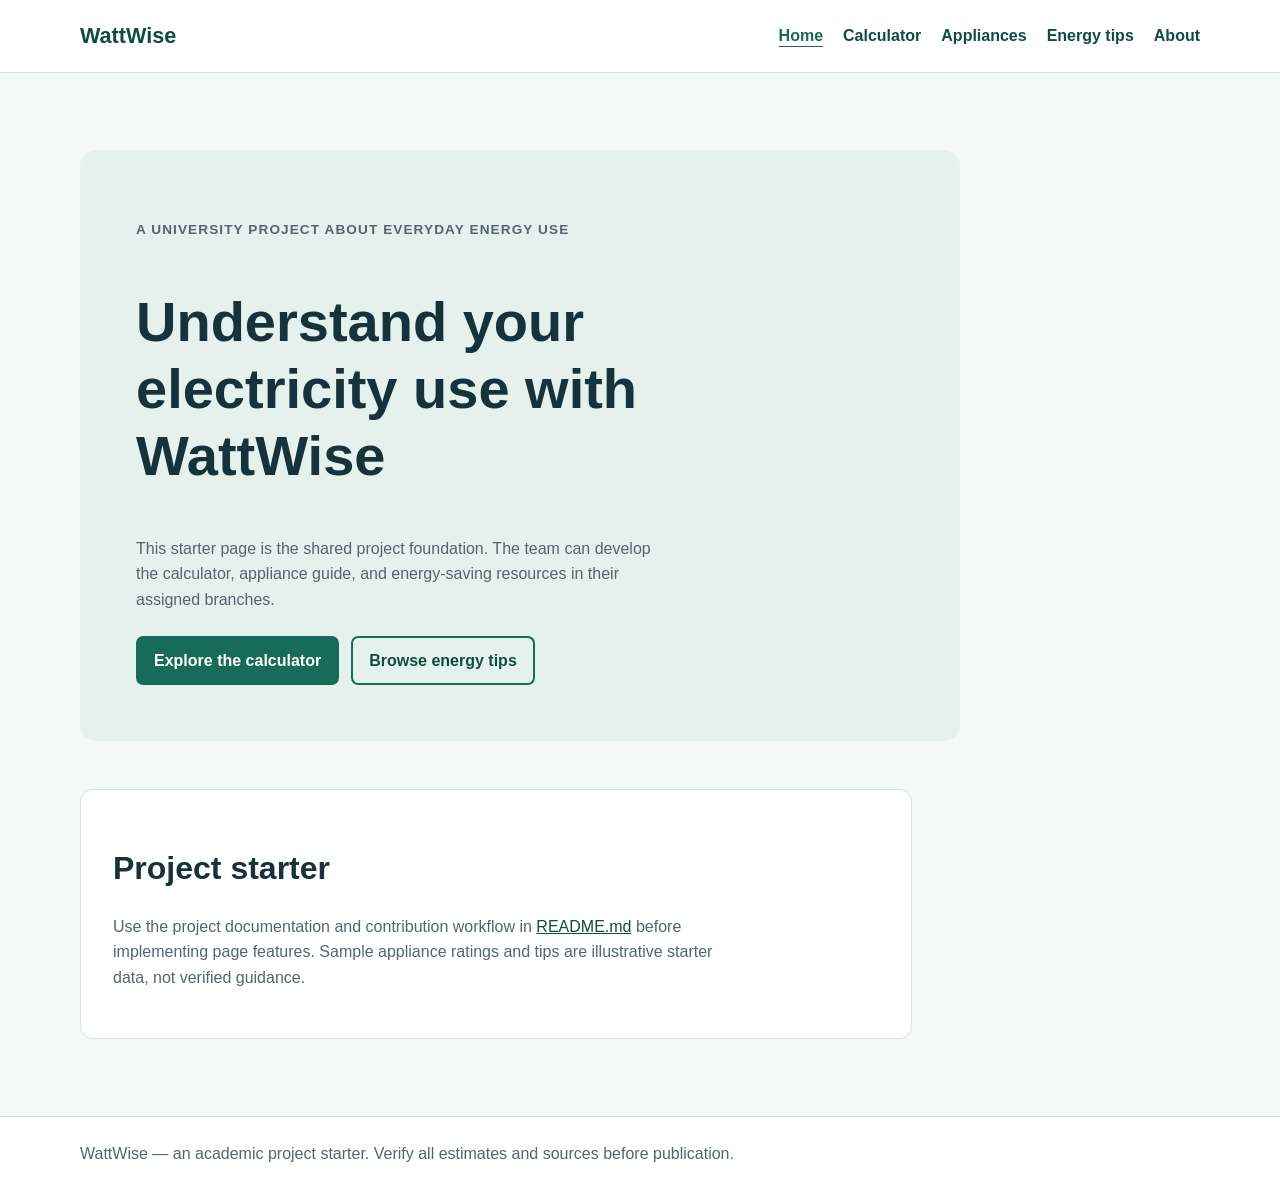
==== index.html @ 4fbd1083 "init:project structure" ====
<!doctype html>
<html lang="en">
<head>
  <meta charset="utf-8">
  <meta name="viewport" content="width=device-width, initial-scale=1">
  <meta name="description" content="WattWise helps households understand electricity use and explore energy-saving habits.">
  <title>WattWise | Home</title>
  <link rel="stylesheet" href="css/style.css">
  <link rel="stylesheet" href="css/components.css">
  <link rel="stylesheet" href="css/pages/home.css">
  <link rel="stylesheet" href="css/responsive.css">
  <script src="js/utils.js" defer></script>
  <script src="js/navigation.js" defer></script>
  <script src="js/main.js" defer></script>
</head>
<body>
  <a class="skip-link" href="#main-content">Skip to main content</a>
  <header class="site-header">
    <div class="container header-inner">
      <a class="brand" href="index.html">WattWise</a>
      <button class="menu-toggle" type="button" aria-expanded="false" aria-controls="primary-navigation">
        <span class="menu-toggle-label">Menu</span>
      </button>
      <nav class="site-nav" id="primary-navigation" aria-label="Primary navigation">
        <ul>
          <li><a href="index.html" aria-current="page">Home</a></li>
          <li><a href="pages/calculator.html">Calculator</a></li>
          <li><a href="pages/appliances.html">Appliances</a></li>
          <li><a href="pages/energy-tips.html">Energy tips</a></li>
          <li><a href="pages/about.html">About</a></li>
        </ul>
      </nav>
    </div>
  </header>

  <main id="main-content" class="container page-content">
    <section class="page-intro home-intro" aria-labelledby="page-title">
      <p class="eyebrow">A university project about everyday energy use</p>
      <h1 id="page-title">Understand your electricity use with WattWise</h1>
      <p>This starter page is the shared project foundation. The team can develop the calculator, appliance guide, and energy-saving resources in their assigned branches.</p>
      <div class="button-row">
        <a class="button" href="pages/calculator.html">Explore the calculator</a>
        <a class="button button-secondary" href="pages/energy-tips.html">Browse energy tips</a>
      </div>
    </section>
    <section class="content-section" aria-labelledby="next-steps-title">
      <h2 id="next-steps-title">Project starter</h2>
      <p>Use the project documentation and contribution workflow in <a href="README.md">README.md</a> before implementing page features. Sample appliance ratings and tips are illustrative starter data, not verified guidance.</p>
    </section>
  </main>

  <footer class="site-footer">
    <div class="container">
      <p>WattWise — an academic project starter. Verify all estimates and sources before publication.</p>
    </div>
  </footer>
</body>
</html>
---- css/style.css ----
/* Global reset, typography, colors, and base element styles. */
:root {
  color-scheme: light;
  --color-ink: #17323b;
  --color-muted: #52666d;
  --color-brand: #176b58;
  --color-brand-dark: #104c40;
  --color-accent: #f2c14e;
  --color-surface: #ffffff;
  --color-page: #f4f8f6;
  --color-border: #d5e0dc;
  --font-body: "Segoe UI", Arial, sans-serif;
  --font-heading: "Segoe UI", Arial, sans-serif;
  --content-width: 70rem;
  --space-unit: 1rem;
}

*,
*::before,
*::after {
  box-sizing: border-box;
}

html {
  scroll-behavior: smooth;
}

body {
  min-width: 20rem;
  margin: 0;
  background: var(--color-page);
  color: var(--color-ink);
  font-family: var(--font-body);
  line-height: 1.6;
}

h1,
h2,
h3 {
  color: var(--color-ink);
  font-family: var(--font-heading);
  line-height: 1.2;
}

h1 {
  max-width: 18ch;
  font-size: clamp(2rem, 5vw, 3.5rem);
}

h2 {
  font-size: clamp(1.5rem, 3vw, 2rem);
}

a {
  color: var(--color-brand-dark);
}

a:hover {
  text-decoration-thickness: 0.15em;
}

button,
input,
select,
textarea {
  font: inherit;
}

button,
a {
  -webkit-tap-highlight-color: transparent;
}

:focus-visible {
  outline: 3px solid var(--color-accent);
  outline-offset: 3px;
}

code {
  padding: 0.1em 0.3em;
  border-radius: 0.25rem;
  background: #e8efec;
  font-family: Consolas, "Courier New", monospace;
}

@media (prefers-reduced-motion: reduce) {
  html {
    scroll-behavior: auto;
  }
}
---- css/components.css ----
/* Shared layout and reusable interface components. */
.container {
  width: min(var(--content-width), calc(100% - 2rem));
  margin-inline: auto;
}

.site-header {
  border-bottom: 1px solid var(--color-border);
  background: var(--color-surface);
}

.header-inner {
  display: flex;
  min-height: 4.5rem;
  align-items: center;
  justify-content: space-between;
  gap: 1.5rem;
}

.brand {
  color: var(--color-brand-dark);
  font-size: 1.35rem;
  font-weight: 800;
  text-decoration: none;
}

.site-nav ul {
  display: flex;
  flex-wrap: wrap;
  gap: 0.5rem 1.25rem;
  margin: 0;
  padding: 0;
  list-style: none;
}

.site-nav a {
  display: inline-block;
  padding-block: 0.5rem;
  font-weight: 600;
  text-decoration: none;
}

.site-nav a[aria-current="page"] {
  color: var(--color-brand);
  text-decoration: underline;
  text-underline-offset: 0.3em;
}

.menu-toggle {
  display: none;
  padding: 0.45rem 0.75rem;
  border: 1px solid var(--color-border);
  border-radius: 0.4rem;
  background: var(--color-surface);
  color: var(--color-ink);
  cursor: pointer;
}

.page-content {
  min-height: 65vh;
  padding-block: clamp(2rem, 6vw, 5rem);
}

.page-intro {
  max-width: 48rem;
  margin-bottom: 3rem;
}

.page-intro p,
.content-section p {
  max-width: 68ch;
  color: var(--color-muted);
}

.eyebrow {
  color: var(--color-brand);
  font-size: 0.85rem;
  font-weight: 700;
  letter-spacing: 0.08em;
  text-transform: uppercase;
}

.content-section {
  max-width: 52rem;
  padding: clamp(1.25rem, 4vw, 2rem);
  border: 1px solid var(--color-border);
  border-radius: 0.75rem;
  background: var(--color-surface);
}

.button-row {
  display: flex;
  flex-wrap: wrap;
  gap: 0.75rem;
  margin-top: 1.5rem;
}

.button {
  display: inline-flex;
  min-height: 2.75rem;
  align-items: center;
  justify-content: center;
  padding: 0.6rem 1rem;
  border: 2px solid var(--color-brand);
  border-radius: 0.45rem;
  background: var(--color-brand);
  color: #ffffff;
  font-weight: 700;
  text-decoration: none;
}

.button:hover {
  border-color: var(--color-brand-dark);
  background: var(--color-brand-dark);
  color: #ffffff;
}

.button-secondary {
  background: transparent;
  color: var(--color-brand-dark);
}

.button-secondary:hover {
  color: #ffffff;
}

.skip-link {
  position: absolute;
  z-index: 10;
  top: 0.5rem;
  left: 0.5rem;
  padding: 0.5rem 0.75rem;
  transform: translateY(-150%);
  background: var(--color-ink);
  color: #ffffff;
}

.skip-link:focus {
  transform: translateY(0);
}

.site-footer {
  padding-block: 1.5rem;
  border-top: 1px solid var(--color-border);
  background: var(--color-surface);
  color: var(--color-muted);
}

.site-footer p {
  margin-block: 0;
}
---- css/pages/home.css ----
/* Home page-specific presentation. */
.home-intro {
  max-width: 55rem;
  padding: clamp(1.5rem, 5vw, 3.5rem);
  border-radius: 1rem;
  background: #e5f1ec;
}

.home-intro > p:not(.eyebrow) {
  max-width: 58ch;
  color: var(--color-muted);
}
---- css/responsive.css ----
/* Shared responsive adjustments; page-specific exceptions belong with page styles. */
@media (max-width: 48rem) {
  .header-inner {
    position: relative;
    flex-wrap: wrap;
    padding-block: 0.75rem;
  }

  .menu-toggle {
    display: inline-flex;
  }

  .site-nav {
    display: none;
    flex-basis: 100%;
  }

  .site-nav.is-open {
    display: block;
  }

  .site-nav ul {
    flex-direction: column;
    gap: 0.15rem;
    padding-block: 0.5rem;
  }

  .site-nav a {
    width: 100%;
  }
}

@media (max-width: 30rem) {
  .container {
    width: min(100% - 1.25rem, var(--content-width));
  }

  .button-row,
  .button-row .button {
    width: 100%;
  }
}
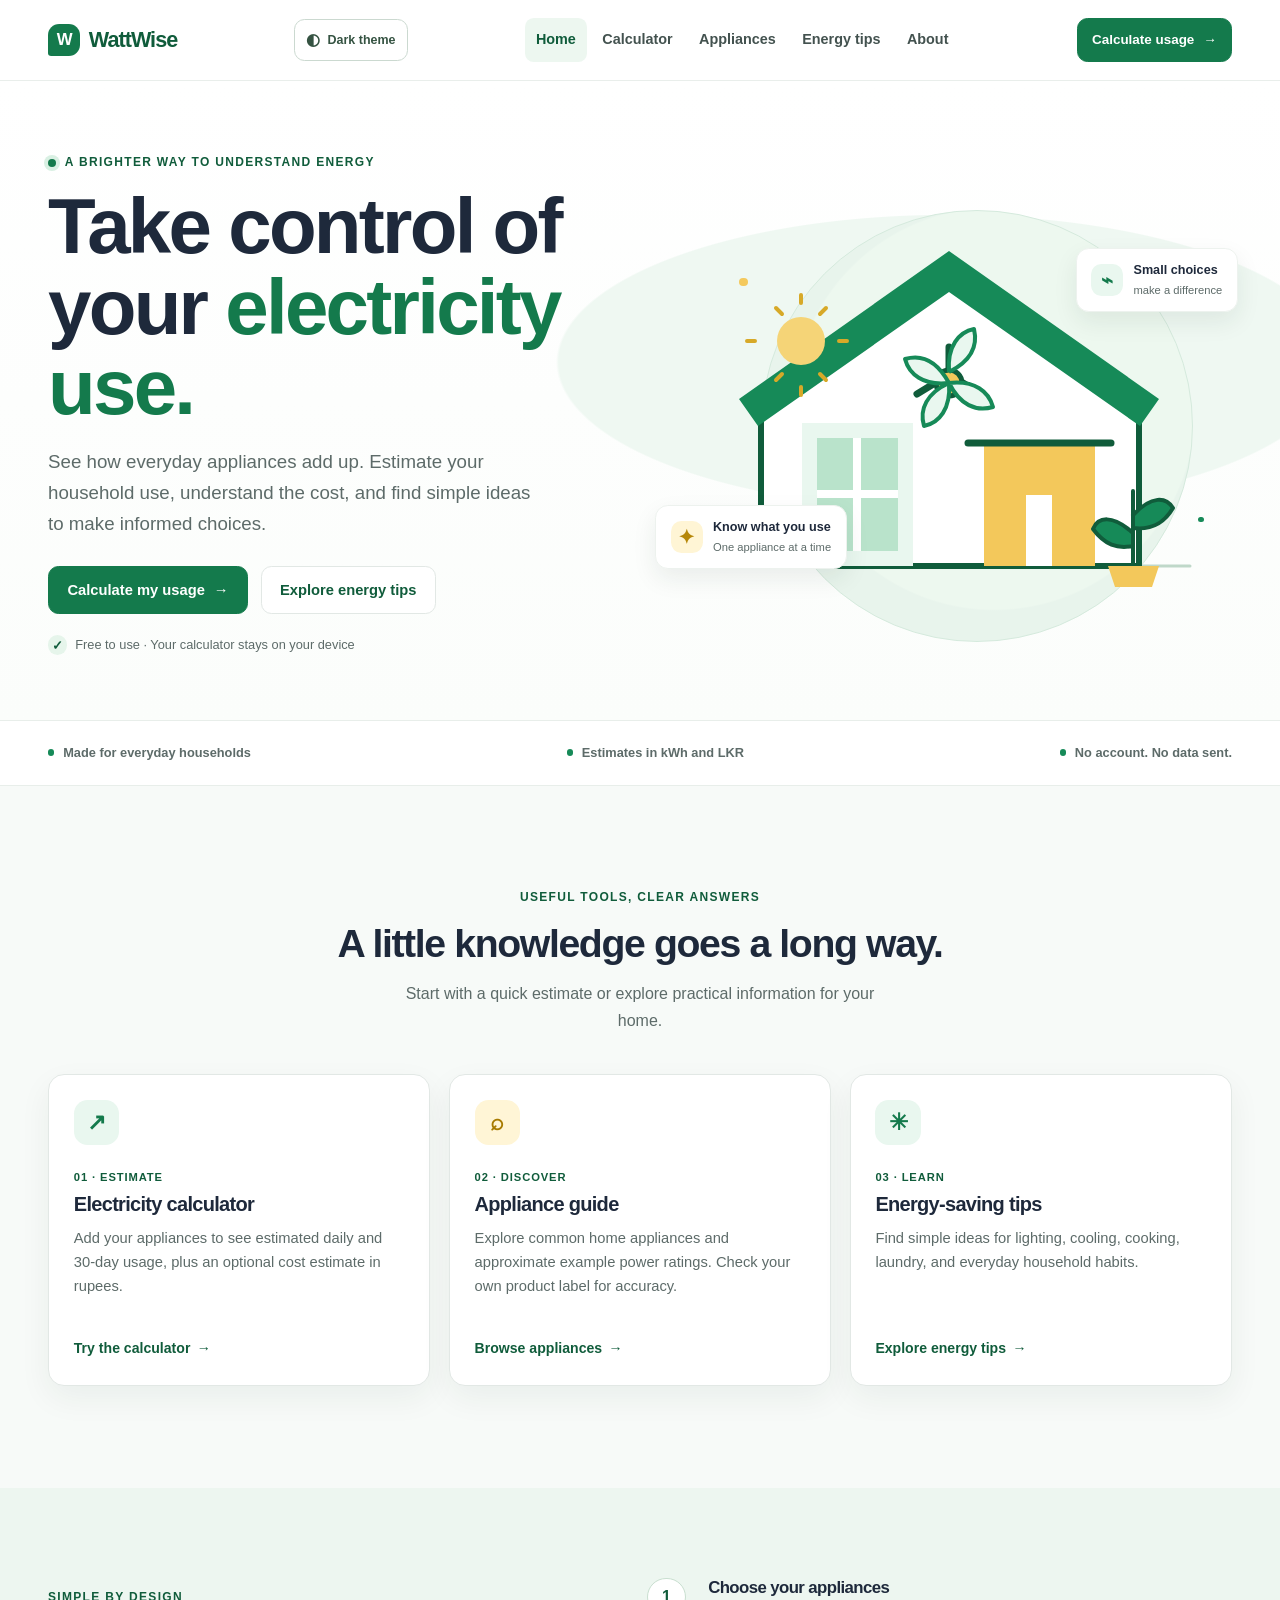
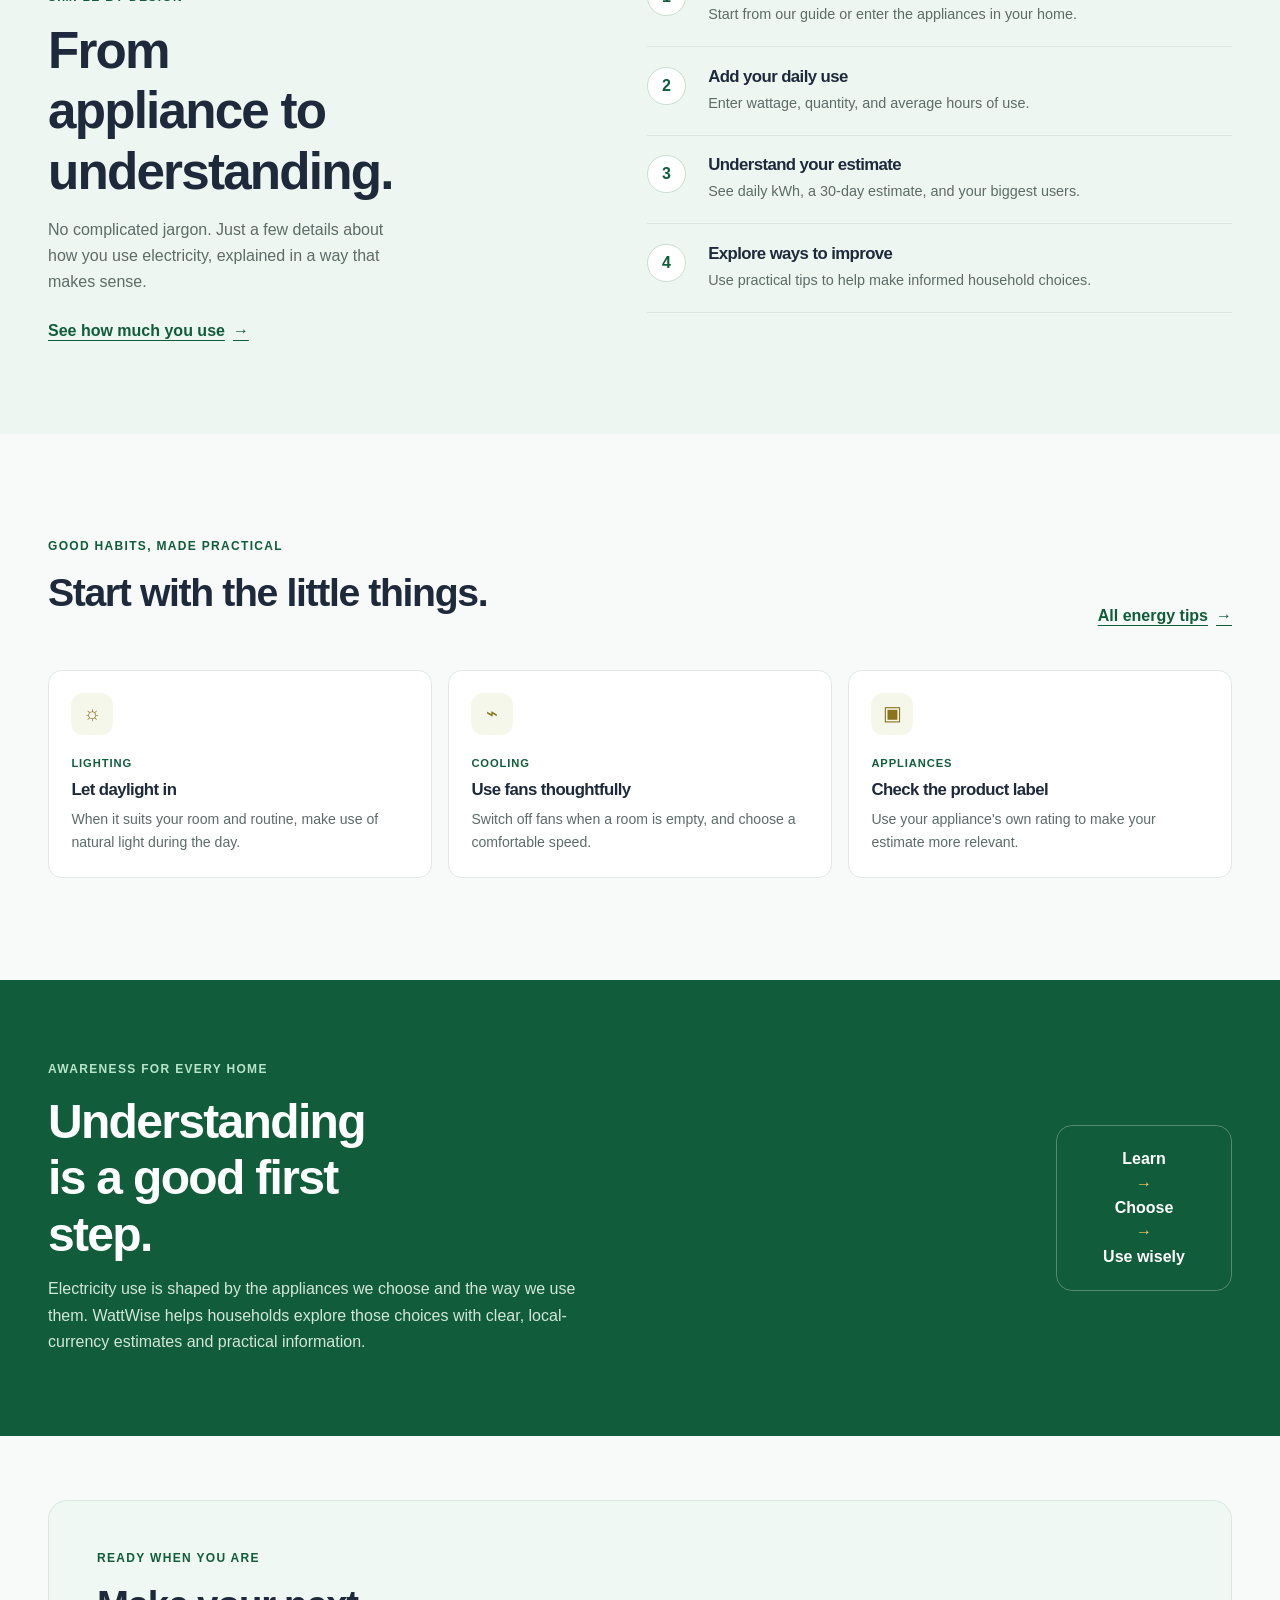
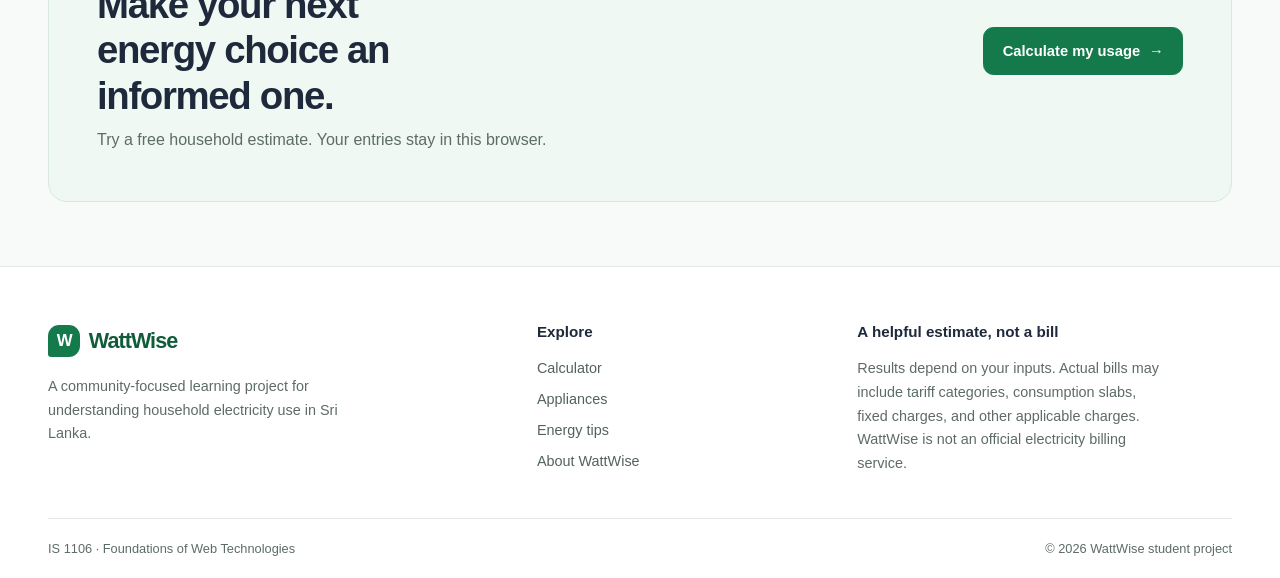
==== commit ef94b69c: "Done" ====
--- a/index.html
+++ b/index.html
@@ -3,24 +3,28 @@
 <head>
   <meta charset="utf-8">
   <meta name="viewport" content="width=device-width, initial-scale=1">
-  <meta name="description" content="WattWise helps households understand electricity use and explore energy-saving habits.">
-  <title>WattWise | Home</title>
+  <meta name="description" content="Understand household electricity use in Sri Lanka, estimate appliance consumption, and find practical energy-saving ideas with WattWise.">
+  <meta property="og:title" content="WattWise | Understand your electricity">
+  <meta property="og:description" content="A friendly guide to household electricity use, estimates, and energy-saving habits for Sri Lankan homes.">
+  <meta property="og:type" content="website">
+  <title>WattWise | Understand your electricity</title>
   <link rel="stylesheet" href="css/style.css">
   <link rel="stylesheet" href="css/components.css">
   <link rel="stylesheet" href="css/pages/home.css">
-  <link rel="stylesheet" href="css/responsive.css">
-  <script src="js/utils.js" defer></script>
+  <link rel="stylesheet" href="css/responsive.css?v=2">
+  <link rel="stylesheet" href="css/dark-theme.css?v=2" id="dark-theme-stylesheet" disabled>
   <script src="js/navigation.js" defer></script>
+  <script src="js/theme-toggle.js" defer></script>
   <script src="js/main.js" defer></script>
 </head>
 <body>
   <a class="skip-link" href="#main-content">Skip to main content</a>
   <header class="site-header">
     <div class="container header-inner">
-      <a class="brand" href="index.html">WattWise</a>
-      <button class="menu-toggle" type="button" aria-expanded="false" aria-controls="primary-navigation">
-        <span class="menu-toggle-label">Menu</span>
-      </button>
+      <a class="brand" href="index.html" aria-label="WattWise home"><span class="brand-mark" aria-hidden="true">W</span>WattWise</a>
+      <button class="menu-toggle" type="button" aria-expanded="false" aria-controls="primary-navigation"><span class="menu-toggle-label">Menu</span><span class="menu-icon" aria-hidden="true"></span></button>
+      <button class="theme-toggle" type="button" aria-label="Switch to dark theme" aria-pressed="false"><span class="theme-toggle-icon" aria-hidden="true">◐</span><span class="theme-toggle-label">Dark theme</span></button>
+      <span class="theme-toggle-status visually-hidden" role="status" aria-live="polite"></span>
       <nav class="site-nav" id="primary-navigation" aria-label="Primary navigation">
         <ul>
           <li><a href="index.html" aria-current="page">Home</a></li>
@@ -30,29 +34,111 @@
           <li><a href="pages/about.html">About</a></li>
         </ul>
       </nav>
+      <a class="button header-cta" href="pages/calculator.html">Calculate usage <span aria-hidden="true">→</span></a>
     </div>
   </header>
 
-  <main id="main-content" class="container page-content">
-    <section class="page-intro home-intro" aria-labelledby="page-title">
-      <p class="eyebrow">A university project about everyday energy use</p>
-      <h1 id="page-title">Understand your electricity use with WattWise</h1>
-      <p>This starter page is the shared project foundation. The team can develop the calculator, appliance guide, and energy-saving resources in their assigned branches.</p>
-      <div class="button-row">
-        <a class="button" href="pages/calculator.html">Explore the calculator</a>
-        <a class="button button-secondary" href="pages/energy-tips.html">Browse energy tips</a>
+  <main id="main-content">
+    <section class="hero">
+      <div class="container hero-grid">
+        <div class="hero-copy">
+          <p class="eyebrow"><span class="eyebrow-dot" aria-hidden="true"></span> A brighter way to understand energy</p>
+          <h1>Take control of your <span>electricity use.</span></h1>
+          <p class="hero-lede">See how everyday appliances add up. Estimate your household use, understand the cost, and find simple ideas to make informed choices.</p>
+          <div class="button-row">
+            <a class="button" href="pages/calculator.html">Calculate my usage <span aria-hidden="true">→</span></a>
+            <a class="button button-secondary" href="pages/energy-tips.html">Explore energy tips</a>
+          </div>
+          <p class="hero-note"><span aria-hidden="true">✓</span> Free to use · Your calculator stays on your device</p>
+        </div>
+        <div class="hero-art" role="img" aria-label="Illustration of a Sri Lankan home with a fan, light, and plant">
+          <div class="sun-disc"></div>
+          <div class="art-label art-label-top"><span class="art-label-icon" aria-hidden="true">⌁</span><span><strong>Small choices</strong><small>make a difference</small></span></div>
+          <svg class="home-illustration" viewBox="0 0 560 390" xmlns="http://www.w3.org/2000/svg" aria-hidden="true">
+            <path d="M42 341h476" stroke="#bfd8c9" stroke-width="3" stroke-linecap="round"/>
+            <path d="M89 175 277 42l190 133v166H89z" fill="#fff" stroke="#105c3b" stroke-width="6" stroke-linejoin="round"/>
+            <path d="m67 174 210-148 210 148-19 27L277 67 86 201z" fill="#168a58"/>
+            <path d="M130 198h111v143H130z" fill="#e9f7ef"/>
+            <path d="M145 213h81v113h-81z" fill="#b9e3cb"/>
+            <path d="M185 213v113m-40-57h81" stroke="#fff" stroke-width="8"/>
+            <path d="M312 218h111v123H312z" fill="#f3c85b"/>
+            <path d="M354 270h26v71h-26z" fill="#fff"/>
+            <path d="M296 218h143" stroke="#105c3b" stroke-width="7" stroke-linecap="round"/>
+            <path d="M277 122v28m-32 19 18-11m46 11-18-11m-14-4v-22" stroke="#105c3b" stroke-width="7" stroke-linecap="round"/>
+            <circle cx="277" cy="158" r="13" fill="#f3c85b" stroke="#105c3b" stroke-width="5"/>
+            <path d="M277 147c-2-26 10-40 25-43 4 17-3 32-25 43m0 11c26-3 40 9 44 24-17 5-33-2-44-24m0 0c2 26-10 40-25 43-5-17 3-33 25-43m0 0c-26 3-40-9-44-24 17-5 32 2 44 24" fill="#e9f7ef" stroke="#168a58" stroke-width="4" stroke-linejoin="round"/>
+            <path d="M461 341V266m0 42c-21-19-35-16-40-4 12 16 24 20 40 17m0-31c19-20 33-18 40-7-10 17-23 22-40 20" fill="#168a58" stroke="#105c3b" stroke-width="4" stroke-linecap="round" stroke-linejoin="round"/>
+            <path d="M436 341h51l-7 21h-37z" fill="#f3c85b"/>
+            <circle cx="129" cy="116" r="24" fill="#f5d477"/>
+            <path d="M129 78v-8m0 100v-8m38-46h8m-100 0h8m65-27 6-6m-50 72 6-6m0-60-6-6m50 72-6-6" stroke="#d7a928" stroke-width="4" stroke-linecap="round"/>
+          </svg>
+          <div class="art-label art-label-bottom"><span class="art-label-icon bulb-icon" aria-hidden="true">✦</span><span><strong>Know what you use</strong><small>One appliance at a time</small></span></div>
+          <span class="art-orbit orbit-one"></span><span class="art-orbit orbit-two"></span>
+        </div>
       </div>
     </section>
-    <section class="content-section" aria-labelledby="next-steps-title">
-      <h2 id="next-steps-title">Project starter</h2>
-      <p>Use the project documentation and contribution workflow in <a href="README.md">README.md</a> before implementing page features. Sample appliance ratings and tips are illustrative starter data, not verified guidance.</p>
+
+    <section class="trust-strip" aria-label="WattWise highlights">
+      <div class="container trust-inner"><span>Made for everyday households</span><span>Estimates in kWh and LKR</span><span>No account. No data sent.</span></div>
     </section>
+
+    <section class="section-block container" aria-labelledby="features-title">
+      <div class="section-heading">
+        <p class="eyebrow">Useful tools, clear answers</p>
+        <h2 id="features-title">A little knowledge goes a long way.</h2>
+        <p>Start with a quick estimate or explore practical information for your home.</p>
+      </div>
+      <div class="feature-grid">
+        <a class="feature-card" href="pages/calculator.html">
+          <span class="feature-icon icon-green" aria-hidden="true">↗</span><span class="card-kicker">01 · Estimate</span>
+          <h3>Electricity calculator</h3><p>Add your appliances to see estimated daily and 30-day usage, plus an optional cost estimate in rupees.</p><span class="card-link">Try the calculator <span aria-hidden="true">→</span></span>
+        </a>
+        <a class="feature-card" href="pages/appliances.html">
+          <span class="feature-icon icon-yellow" aria-hidden="true">⌕</span><span class="card-kicker">02 · Discover</span>
+          <h3>Appliance guide</h3><p>Explore common home appliances and approximate example power ratings. Check your own product label for accuracy.</p><span class="card-link">Browse appliances <span aria-hidden="true">→</span></span>
+        </a>
+        <a class="feature-card" href="pages/energy-tips.html">
+          <span class="feature-icon icon-mint" aria-hidden="true">✳</span><span class="card-kicker">03 · Learn</span>
+          <h3>Energy-saving tips</h3><p>Find simple ideas for lighting, cooling, cooking, laundry, and everyday household habits.</p><span class="card-link">Explore energy tips <span aria-hidden="true">→</span></span>
+        </a>
+      </div>
+    </section>
+
+    <section class="how-section">
+      <div class="container how-grid">
+        <div><p class="eyebrow">Simple by design</p><h2>From appliance to understanding.</h2><p class="section-copy">No complicated jargon. Just a few details about how you use electricity, explained in a way that makes sense.</p><a class="text-link" href="pages/calculator.html">See how much you use <span aria-hidden="true">→</span></a></div>
+        <ol class="steps-list">
+          <li><span>1</span><div><h3>Choose your appliances</h3><p>Start from our guide or enter the appliances in your home.</p></div></li>
+          <li><span>2</span><div><h3>Add your daily use</h3><p>Enter wattage, quantity, and average hours of use.</p></div></li>
+          <li><span>3</span><div><h3>Understand your estimate</h3><p>See daily kWh, a 30-day estimate, and your biggest users.</p></div></li>
+          <li><span>4</span><div><h3>Explore ways to improve</h3><p>Use practical tips to help make informed household choices.</p></div></li>
+        </ol>
+      </div>
+    </section>
+
+    <section class="section-block container" aria-labelledby="featured-tips-title">
+      <div class="section-heading section-heading-row"><div><p class="eyebrow">Good habits, made practical</p><h2 id="featured-tips-title">Start with the little things.</h2></div><a class="text-link" href="pages/energy-tips.html">All energy tips <span aria-hidden="true">→</span></a></div>
+      <div class="tip-preview-grid">
+        <article class="tip-preview"><span class="tip-symbol" aria-hidden="true">☼</span><p class="card-kicker">Lighting</p><h3>Let daylight in</h3><p>When it suits your room and routine, make use of natural light during the day.</p></article>
+        <article class="tip-preview"><span class="tip-symbol" aria-hidden="true">⌁</span><p class="card-kicker">Cooling</p><h3>Use fans thoughtfully</h3><p>Switch off fans when a room is empty, and choose a comfortable speed.</p></article>
+        <article class="tip-preview"><span class="tip-symbol" aria-hidden="true">▣</span><p class="card-kicker">Appliances</p><h3>Check the product label</h3><p>Use your appliance's own rating to make your estimate more relevant.</p></article>
+      </div>
+    </section>
+
+    <section class="community-section">
+      <div class="container community-inner"><div><p class="eyebrow">Awareness for every home</p><h2>Understanding is a good first step.</h2><p>Electricity use is shaped by the appliances we choose and the way we use them. WattWise helps households explore those choices with clear, local-currency estimates and practical information.</p></div><div class="community-stamp" aria-hidden="true"><span>Learn</span><b>→</b><span>Choose</span><b>→</b><span>Use wisely</span></div></div>
+    </section>
+
+    <section class="final-cta container"><div><p class="eyebrow">Ready when you are</p><h2>Make your next energy choice an informed one.</h2><p>Try a free household estimate. Your entries stay in this browser.</p></div><a class="button" href="pages/calculator.html">Calculate my usage <span aria-hidden="true">→</span></a></section>
   </main>
 
   <footer class="site-footer">
-    <div class="container">
-      <p>WattWise — an academic project starter. Verify all estimates and sources before publication.</p>
+    <div class="container footer-main">
+      <div class="footer-brand"><a class="brand" href="index.html"><span class="brand-mark" aria-hidden="true">W</span>WattWise</a><p>A community-focused learning project for understanding household electricity use in Sri Lanka.</p></div>
+      <div class="footer-links"><h2>Explore</h2><a href="pages/calculator.html">Calculator</a><a href="pages/appliances.html">Appliances</a><a href="pages/energy-tips.html">Energy tips</a><a href="pages/about.html">About WattWise</a></div>
+      <div class="footer-disclaimer"><h2>A helpful estimate, not a bill</h2><p>Results depend on your inputs. Actual bills may include tariff categories, consumption slabs, fixed charges, and other applicable charges. WattWise is not an official electricity billing service.</p></div>
     </div>
+    <div class="container footer-bottom"><span>IS 1106 · Foundations of Web Technologies</span><span>© <span data-current-year>2026</span> WattWise student project</span></div>
   </footer>
 </body>
 </html>
--- a/css/style.css
+++ b/css/style.css
@@ -1,18 +1,19 @@
-/* Global reset, typography, colors, and base element styles. */
 :root {
   color-scheme: light;
-  --color-ink: #17323b;
-  --color-muted: #52666d;
-  --color-brand: #176b58;
-  --color-brand-dark: #104c40;
-  --color-accent: #f2c14e;
-  --color-surface: #ffffff;
-  --color-page: #f4f8f6;
-  --color-border: #d5e0dc;
-  --font-body: "Segoe UI", Arial, sans-serif;
-  --font-heading: "Segoe UI", Arial, sans-serif;
-  --content-width: 70rem;
-  --space-unit: 1rem;
+  --color-ink: #1e293b;
+  --color-muted: #5d6b69;
+  --color-brand: #147a4c;
+  --color-brand-dark: #105c3b;
+  --color-accent: #f4c95d;
+  --color-surface: #fff;
+  --color-page: #f7faf8;
+  --color-border: #e2e8e5;
+  --color-mint: #e9f7ef;
+  --font-body: "DM Sans", "Segoe UI", Arial, sans-serif;
+  --font-heading: "DM Sans", "Segoe UI", Arial, sans-serif;
+  --content-width: 74rem;
+  --radius-card: 1rem;
+  --shadow-card: 0 12px 32px rgb(22 54 39 / 6%);
 }
 
 *,
@@ -31,7 +32,20 @@
   background: var(--color-page);
   color: var(--color-ink);
   font-family: var(--font-body);
-  line-height: 1.6;
+  line-height: 1.65;
+  -webkit-font-smoothing: antialiased;
+}
+
+img,
+svg {
+  max-width: 100%;
+}
+
+h1,
+h2,
+h3,
+p {
+  margin-top: 0;
 }
 
 h1,
@@ -39,16 +53,31 @@
 h3 {
   color: var(--color-ink);
   font-family: var(--font-heading);
-  line-height: 1.2;
+  line-height: 1.18;
+  letter-spacing: -0.035em;
 }
 
 h1 {
-  max-width: 18ch;
-  font-size: clamp(2rem, 5vw, 3.5rem);
+  max-width: 17ch;
+  margin-bottom: 1.15rem;
+  font-size: clamp(2.35rem, 5vw, 4.1rem);
+  font-weight: 750;
 }
 
 h2 {
-  font-size: clamp(1.5rem, 3vw, 2rem);
+  margin-bottom: 0.9rem;
+  font-size: clamp(1.7rem, 3.2vw, 2.45rem);
+  font-weight: 720;
+}
+
+h3 {
+  margin-bottom: 0.55rem;
+  font-size: 1.15rem;
+  font-weight: 700;
+}
+
+p {
+  margin-bottom: 1rem;
 }
 
 a {
@@ -72,19 +101,54 @@
 }
 
 :focus-visible {
-  outline: 3px solid var(--color-accent);
+  outline: 3px solid var(--color-brand-dark);
   outline-offset: 3px;
 }
 
-code {
-  padding: 0.1em 0.3em;
-  border-radius: 0.25rem;
-  background: #e8efec;
-  font-family: Consolas, "Courier New", monospace;
+::selection {
+  background: #d7f0e2;
+  color: var(--color-brand-dark);
+}
+
+.eyebrow {
+  display: flex;
+  align-items: center;
+  gap: 0.55rem;
+  margin-bottom: 0.85rem;
+  color: var(--color-brand-dark);
+  font-size: 0.75rem;
+  font-weight: 800;
+  letter-spacing: 0.11em;
+  text-transform: uppercase;
+}
+
+.eyebrow-dot {
+  width: 0.5rem;
+  height: 0.5rem;
+  border-radius: 50%;
+  background: var(--color-brand);
+  box-shadow: 0 0 0 0.25rem #d9f0e3;
+}
+
+.unit {
+  color: var(--color-muted);
+  font-size: 0.88em;
+  font-weight: 500;
+}
+
+.optional {
+  color: var(--color-muted);
+  font-size: 0.88em;
+  font-weight: 500;
 }
 
 @media (prefers-reduced-motion: reduce) {
-  html {
-    scroll-behavior: auto;
+  *,
+  *::before,
+  *::after {
+    scroll-behavior: auto !important;
+    animation-duration: 0.01ms !important;
+    animation-iteration-count: 1 !important;
+    transition-duration: 0.01ms !important;
   }
 }
--- a/css/components.css
+++ b/css/components.css
@@ -1,138 +1,266 @@
-/* Shared layout and reusable interface components. */
 .container {
-  width: min(var(--content-width), calc(100% - 2rem));
+  width: min(var(--content-width), calc(100% - 3rem));
   margin-inline: auto;
 }
 
 .site-header {
-  border-bottom: 1px solid var(--color-border);
-  background: var(--color-surface);
+  position: relative;
+  z-index: 5;
+  border-bottom: 1px solid rgb(226 232 229 / 75%);
+  background: rgb(255 255 255 / 94%);
 }
 
 .header-inner {
   display: flex;
-  min-height: 4.5rem;
+  min-height: 5rem;
   align-items: center;
   justify-content: space-between;
-  gap: 1.5rem;
+  gap: 1.4rem;
 }
 
 .brand {
+  display: inline-flex;
+  flex: 0 0 auto;
+  align-items: center;
+  gap: 0.55rem;
   color: var(--color-brand-dark);
   font-size: 1.35rem;
   font-weight: 800;
+  letter-spacing: -0.045em;
   text-decoration: none;
+}
+
+.brand-mark {
+  display: inline-grid;
+  width: 2rem;
+  height: 2rem;
+  place-items: center;
+  border-radius: 0.7rem 0.7rem 0.7rem 0.2rem;
+  background: var(--color-brand);
+  color: white;
+  font-size: 1.05rem;
+  font-weight: 800;
+  letter-spacing: -0.08em;
 }
 
 .site-nav ul {
   display: flex;
-  flex-wrap: wrap;
-  gap: 0.5rem 1.25rem;
+  align-items: center;
+  gap: 0.25rem;
   margin: 0;
   padding: 0;
   list-style: none;
 }
 
 .site-nav a {
-  display: inline-block;
-  padding-block: 0.5rem;
-  font-weight: 600;
+  display: inline-flex;
+  min-height: 2.75rem;
+  align-items: center;
+  padding: 0.5rem 0.7rem;
+  border-radius: 0.55rem;
+  color: #43524f;
+  font-size: 0.9rem;
+  font-weight: 650;
   text-decoration: none;
-}
-
+  transition: color 150ms ease, background 150ms ease;
+}
+
+.site-nav a:hover,
 .site-nav a[aria-current="page"] {
-  color: var(--color-brand);
-  text-decoration: underline;
-  text-underline-offset: 0.3em;
+  background: #edf7f0;
+  color: var(--color-brand-dark);
+}
+
+.button {
+  display: inline-flex;
+  min-height: 3rem;
+  align-items: center;
+  justify-content: center;
+  gap: 0.55rem;
+  padding: 0.7rem 1.15rem;
+  border: 1px solid var(--color-brand);
+  border-radius: 0.65rem;
+  background: var(--color-brand);
+  color: #fff;
+  font-size: 0.92rem;
+  font-weight: 750;
+  text-align: center;
+  text-decoration: none;
+  cursor: pointer;
+  transition: background 150ms ease, border-color 150ms ease, transform 150ms ease;
+}
+
+.button:hover {
+  transform: translateY(-1px);
+  border-color: var(--color-brand-dark);
+  background: var(--color-brand-dark);
+  color: #fff;
+}
+
+.button-secondary {
+  border-color: var(--color-border);
+  background: #fff;
+  color: var(--color-brand-dark);
+}
+
+.button-secondary:hover {
+  border-color: #b7d7c3;
+  background: #eff8f2;
+  color: var(--color-brand-dark);
+}
+
+.header-cta {
+  min-height: 2.75rem;
+  padding: 0.55rem 0.9rem;
+  font-size: 0.84rem;
+  white-space: nowrap;
+}
+
+.theme-toggle {
+  display: inline-flex;
+  min-height: 2.65rem;
+  flex: 0 0 auto;
+  align-items: center;
+  justify-content: center;
+  gap: 0.45rem;
+  padding: 0.45rem 0.7rem;
+  border: 1px solid #cbd9d0;
+  border-radius: 0.65rem;
+  background: #fff;
+  color: #355342;
+  font-size: 0.78rem;
+  font-weight: 750;
+  white-space: nowrap;
+  cursor: pointer;
+  transition: background 150ms ease, border-color 150ms ease, color 150ms ease, transform 150ms ease;
+}
+
+.theme-toggle:hover {
+  transform: translateY(-1px);
+  border-color: #9fc5aa;
+  background: #eff8f2;
+  color: #105c3b;
+}
+
+.theme-toggle-icon {
+  font-size: 1rem;
+  line-height: 1;
+}
+
+.visually-hidden {
+  position: absolute;
+  width: 1px;
+  height: 1px;
+  overflow: hidden;
+  clip: rect(0, 0, 0, 0);
+  white-space: nowrap;
+  clip-path: inset(50%);
 }
 
 .menu-toggle {
   display: none;
-  padding: 0.45rem 0.75rem;
+  min-height: 2.75rem;
+  align-items: center;
+  gap: 0.55rem;
+  padding: 0.45rem 0.8rem;
   border: 1px solid var(--color-border);
-  border-radius: 0.4rem;
-  background: var(--color-surface);
+  border-radius: 0.6rem;
+  background: #fff;
   color: var(--color-ink);
+  font-weight: 700;
   cursor: pointer;
 }
 
+.menu-icon,
+.menu-icon::before,
+.menu-icon::after {
+  display: block;
+  width: 1rem;
+  height: 2px;
+  border-radius: 2px;
+  background: currentColor;
+}
+
+.menu-icon {
+  position: relative;
+}
+
+.menu-icon::before,
+.menu-icon::after {
+  position: absolute;
+  left: 0;
+  content: "";
+}
+
+.menu-icon::before {
+  top: -0.32rem;
+}
+
+.menu-icon::after {
+  top: 0.32rem;
+}
+
 .page-content {
-  min-height: 65vh;
-  padding-block: clamp(2rem, 6vw, 5rem);
+  min-height: 62vh;
+  padding-block: clamp(2.5rem, 6vw, 5rem);
 }
 
 .page-intro {
-  max-width: 48rem;
-  margin-bottom: 3rem;
-}
-
-.page-intro p,
-.content-section p {
-  max-width: 68ch;
+  max-width: 49rem;
+  margin: 0 0 2.8rem;
+}
+
+.page-intro > p:not(.eyebrow) {
+  max-width: 64ch;
+  margin-bottom: 0;
   color: var(--color-muted);
-}
-
-.eyebrow {
-  color: var(--color-brand);
-  font-size: 0.85rem;
-  font-weight: 700;
-  letter-spacing: 0.08em;
-  text-transform: uppercase;
-}
-
-.content-section {
-  max-width: 52rem;
-  padding: clamp(1.25rem, 4vw, 2rem);
-  border: 1px solid var(--color-border);
-  border-radius: 0.75rem;
-  background: var(--color-surface);
+  font-size: 1.08rem;
 }
 
 .button-row {
   display: flex;
   flex-wrap: wrap;
-  gap: 0.75rem;
-  margin-top: 1.5rem;
-}
-
-.button {
+  gap: 0.8rem;
+  margin-top: 1.65rem;
+}
+
+.text-link {
   display: inline-flex;
+  align-items: center;
+  gap: 0.5rem;
+  color: var(--color-brand-dark);
+  font-weight: 750;
+  text-decoration-thickness: 1px;
+  text-underline-offset: 0.25em;
+}
+
+.text-link:hover {
+  color: var(--color-brand);
+}
+
+.text-button {
   min-height: 2.75rem;
-  align-items: center;
-  justify-content: center;
-  padding: 0.6rem 1rem;
-  border: 2px solid var(--color-brand);
-  border-radius: 0.45rem;
-  background: var(--color-brand);
-  color: #ffffff;
+  padding: 0.4rem 0.15rem;
+  border: 0;
+  background: transparent;
+  color: var(--color-brand-dark);
+  font-size: 0.88rem;
   font-weight: 700;
-  text-decoration: none;
-}
-
-.button:hover {
-  border-color: var(--color-brand-dark);
-  background: var(--color-brand-dark);
-  color: #ffffff;
-}
-
-.button-secondary {
-  background: transparent;
-  color: var(--color-brand-dark);
-}
-
-.button-secondary:hover {
-  color: #ffffff;
+  text-decoration: underline;
+  text-underline-offset: 0.2em;
+  cursor: pointer;
 }
 
 .skip-link {
   position: absolute;
-  z-index: 10;
+  z-index: 20;
   top: 0.5rem;
   left: 0.5rem;
-  padding: 0.5rem 0.75rem;
+  padding: 0.65rem 0.85rem;
   transform: translateY(-150%);
+  border-radius: 0.4rem;
   background: var(--color-ink);
-  color: #ffffff;
+  color: #fff;
 }
 
 .skip-link:focus {
@@ -140,12 +268,138 @@
 }
 
 .site-footer {
-  padding-block: 1.5rem;
+  padding-top: 3.5rem;
   border-top: 1px solid var(--color-border);
-  background: var(--color-surface);
+  background: #fff;
   color: var(--color-muted);
 }
 
-.site-footer p {
-  margin-block: 0;
-}
+.footer-main {
+  display: grid;
+  grid-template-columns: 1.1fr 0.65fr 1fr;
+  gap: clamp(2rem, 6vw, 5rem);
+  padding-bottom: 2.6rem;
+}
+
+.footer-brand p,
+.footer-disclaimer p {
+  max-width: 38ch;
+  margin: 1rem 0 0;
+  font-size: 0.9rem;
+}
+
+.footer-links {
+  display: grid;
+  align-content: start;
+  gap: 0.45rem;
+}
+
+.footer-links h2,
+.footer-disclaimer h2 {
+  margin-bottom: 0.55rem;
+  font-size: 0.95rem;
+  letter-spacing: 0;
+}
+
+.footer-links a {
+  width: fit-content;
+  color: #53625e;
+  font-size: 0.9rem;
+  text-decoration: none;
+}
+
+.footer-links a:hover {
+  color: var(--color-brand-dark);
+  text-decoration: underline;
+}
+
+.footer-bottom {
+  display: flex;
+  min-height: 3.8rem;
+  align-items: center;
+  justify-content: space-between;
+  gap: 1rem;
+  border-top: 1px solid var(--color-border);
+  font-size: 0.8rem;
+}
+
+.footer-bottom p {
+  margin: 0;
+}
+
+.form-field {
+  display: grid;
+  gap: 0.45rem;
+}
+
+.form-field label {
+  color: var(--color-ink);
+  font-size: 0.88rem;
+  font-weight: 750;
+}
+
+.form-field input,
+.form-field select,
+.rate-input-wrap input {
+  width: 100%;
+  min-height: 3rem;
+  padding: 0.7rem 0.8rem;
+  border: 1px solid #d4dfd9;
+  border-radius: 0.55rem;
+  background: #fff;
+  color: var(--color-ink);
+}
+
+.form-field input::placeholder {
+  color: #87948f;
+}
+
+.form-field input:focus,
+.form-field select:focus,
+.rate-input-wrap input:focus {
+  border-color: var(--color-brand);
+}
+
+.field-help {
+  color: var(--color-muted);
+  font-size: 0.78rem;
+  line-height: 1.45;
+}
+
+.empty-state {
+  padding: 3rem 1rem;
+  color: var(--color-muted);
+  text-align: center;
+}
+
+.empty-state > span {
+  display: inline-grid;
+  width: 3rem;
+  height: 3rem;
+  place-items: center;
+  margin-bottom: 0.9rem;
+  border-radius: 50%;
+  background: #edf7f0;
+  color: var(--color-brand-dark);
+  font-size: 1.6rem;
+}
+
+.empty-state h3 {
+  margin-bottom: 0.35rem;
+}
+
+.empty-state p {
+  margin-bottom: 0;
+}
+
+.load-error {
+  padding: 1rem;
+  border: 1px solid #f1c1bc;
+  border-radius: 0.6rem;
+  background: #fff4f2;
+  color: #85352c;
+}
+
+[hidden] {
+  display: none !important;
+}
--- a/css/pages/home.css
+++ b/css/pages/home.css
@@ -1,12 +1,566 @@
-/* Home page-specific presentation. */
-.home-intro {
-  max-width: 55rem;
-  padding: clamp(1.5rem, 5vw, 3.5rem);
+.hero {
+  overflow: hidden;
+  background:
+    radial-gradient(ellipse at 74% 44%, #eff8f2 0, #eff8f2 29%, transparent 29.2%),
+    linear-gradient(180deg, #fff 0%, #fbfdfb 100%);
+}
+
+.hero-grid {
+  display: grid;
+  min-height: 36.5rem;
+  align-items: center;
+  grid-template-columns: 1fr 1fr;
+  gap: clamp(2rem, 5vw, 5rem);
+  padding-block: 4.5rem 4rem;
+}
+
+.hero-copy h1 {
+  max-width: 12ch;
+  margin-bottom: 1.2rem;
+  font-size: clamp(3rem, 6.1vw, 5.2rem);
+  line-height: 1.03;
+}
+
+.hero-copy h1 span {
+  color: var(--color-brand);
+}
+
+.hero-lede {
+  max-width: 47ch;
+  margin-bottom: 0;
+  color: var(--color-muted);
+  font-size: clamp(1.02rem, 1.5vw, 1.17rem);
+}
+
+.hero-note {
+  display: flex;
+  align-items: center;
+  gap: 0.5rem;
+  margin: 1.25rem 0 0;
+  color: var(--color-muted);
+  font-size: 0.8rem;
+}
+
+.hero-note span {
+  display: inline-grid;
+  width: 1.2rem;
+  height: 1.2rem;
+  place-items: center;
+  border-radius: 50%;
+  background: #e6f5eb;
+  color: var(--color-brand-dark);
+  font-weight: 800;
+}
+
+.hero-art {
+  position: relative;
+  display: grid;
+  min-height: 25rem;
+  place-items: center;
+}
+
+.sun-disc {
+  position: absolute;
+  top: 4%;
+  right: 7%;
+  width: min(27rem, 88%);
+  aspect-ratio: 1;
+  border: 1px solid #d5eadd;
+  border-radius: 50%;
+  background: radial-gradient(circle at 54% 46%, #fff8df 0 17%, #edf8ef 17.4% 61%, #e8f4ec 61.5% 100%);
+}
+
+.home-illustration {
+  position: relative;
+  z-index: 1;
+  width: 100%;
+  max-width: 37rem;
+  margin-top: 2rem;
+}
+
+.art-label {
+  position: absolute;
+  z-index: 2;
+  display: flex;
+  align-items: center;
+  gap: 0.65rem;
+  padding: 0.7rem 0.9rem;
+  border: 1px solid #edf2ee;
+  border-radius: 0.8rem;
+  background: #fff;
+  box-shadow: 0 10px 24px rgb(22 54 39 / 8%);
+}
+
+.art-label strong,
+.art-label small {
+  display: block;
+}
+
+.art-label strong {
+  color: var(--color-ink);
+  font-size: 0.79rem;
+}
+
+.art-label small {
+  color: var(--color-muted);
+  font-size: 0.7rem;
+}
+
+.art-label-top {
+  top: 13%;
+  right: -1%;
+}
+
+.art-label-bottom {
+  bottom: 11%;
+  left: -3%;
+}
+
+.art-label-icon {
+  display: grid;
+  width: 2rem;
+  height: 2rem;
+  place-items: center;
+  border-radius: 0.65rem;
+  background: #e9f7ef;
+  color: var(--color-brand);
+  font-size: 1.25rem;
+  font-weight: 800;
+}
+
+.bulb-icon {
+  background: #fff5d5;
+  color: #b68708;
+}
+
+.art-orbit {
+  position: absolute;
+  border-radius: 50%;
+  background: #f4c95d;
+}
+
+.orbit-one {
+  top: 20%;
+  left: 12%;
+  width: 0.55rem;
+  height: 0.55rem;
+}
+
+.orbit-two {
+  right: 5%;
+  bottom: 22%;
+  width: 0.35rem;
+  height: 0.35rem;
+  background: #168a58;
+}
+
+.trust-strip {
+  border-block: 1px solid #e8eeea;
+  background: #fff;
+}
+
+.trust-inner {
+  display: flex;
+  min-height: 4rem;
+  align-items: center;
+  justify-content: space-between;
+  gap: 1rem;
+  color: #5d6b69;
+  font-size: 0.8rem;
+  font-weight: 650;
+}
+
+.trust-inner span {
+  display: inline-flex;
+  align-items: center;
+  gap: 0.55rem;
+}
+
+.trust-inner span::before {
+  width: 0.4rem;
+  height: 0.4rem;
+  border-radius: 50%;
+  background: #168a58;
+  content: "";
+}
+
+.section-block {
+  padding-block: clamp(4rem, 8vw, 6.5rem);
+}
+
+.section-heading {
+  max-width: 45rem;
+  margin: 0 auto 2.5rem;
+  text-align: center;
+}
+
+.section-heading .eyebrow {
+  justify-content: center;
+}
+
+.section-heading h2 {
+  margin-bottom: 0.85rem;
+}
+
+.section-heading > p:last-child {
+  max-width: 55ch;
+  margin: auto;
+  color: var(--color-muted);
+}
+
+.section-heading-row {
+  display: flex;
+  max-width: none;
+  align-items: end;
+  justify-content: space-between;
+  gap: 1rem;
+  text-align: left;
+}
+
+.section-heading-row .eyebrow {
+  justify-content: flex-start;
+}
+
+.feature-grid {
+  display: grid;
+  grid-template-columns: repeat(3, 1fr);
+  gap: 1.15rem;
+}
+
+.feature-card {
+  display: flex;
+  min-height: 19.5rem;
+  flex-direction: column;
+  align-items: flex-start;
+  padding: 1.55rem;
+  border: 1px solid var(--color-border);
+  border-radius: var(--radius-card);
+  background: #fff;
+  box-shadow: var(--shadow-card);
+  text-decoration: none;
+  transition: transform 160ms ease, box-shadow 160ms ease;
+}
+
+.feature-card:hover {
+  transform: translateY(-4px);
+  box-shadow: 0 16px 38px rgb(22 54 39 / 11%);
+}
+
+.feature-icon {
+  display: grid;
+  width: 2.85rem;
+  height: 2.85rem;
+  place-items: center;
+  margin-bottom: 1.4rem;
+  border-radius: 0.85rem;
+  font-size: 1.45rem;
+  font-weight: 750;
+}
+
+.icon-green,
+.icon-mint {
+  background: #e9f7ef;
+  color: var(--color-brand);
+}
+
+.icon-yellow {
+  background: #fff5d6;
+  color: #a77a00;
+}
+
+.card-kicker {
+  margin-bottom: 0.45rem;
+  color: var(--color-brand-dark);
+  font-size: 0.7rem;
+  font-weight: 800;
+  letter-spacing: 0.08em;
+  text-transform: uppercase;
+}
+
+.feature-card h3 {
+  margin-bottom: 0.55rem;
+  font-size: 1.25rem;
+}
+
+.feature-card > p:not(.card-kicker) {
+  margin-bottom: 1.15rem;
+  color: var(--color-muted);
+  font-size: 0.92rem;
+}
+
+.card-link {
+  display: inline-flex;
+  align-items: center;
+  gap: 0.4rem;
+  margin-top: auto;
+  color: var(--color-brand-dark);
+  font-size: 0.88rem;
+  font-weight: 750;
+}
+
+.how-section {
+  padding-block: clamp(4rem, 7vw, 6rem);
+  background: #edf6f0;
+}
+
+.how-grid {
+  display: grid;
+  grid-template-columns: 0.85fr 1fr;
+  align-items: start;
+  gap: clamp(3rem, 8vw, 8rem);
+}
+
+.how-grid > div {
+  position: sticky;
+  top: 2rem;
+  padding-top: 0.6rem;
+}
+
+.how-grid h2 {
+  max-width: 11ch;
+  font-size: clamp(2rem, 4vw, 3.2rem);
+}
+
+.section-copy {
+  max-width: 39ch;
+  margin-bottom: 1.4rem;
+  color: var(--color-muted);
+}
+
+.steps-list {
+  display: grid;
+  gap: 0;
+  margin: 0;
+  padding: 0;
+  list-style: none;
+}
+
+.steps-list li {
+  display: grid;
+  grid-template-columns: 2.8rem 1fr;
+  gap: 1rem;
+  padding-block: 1.2rem;
+  border-bottom: 1px solid #dbe8df;
+}
+
+.steps-list li:first-child {
+  padding-top: 0;
+}
+
+.steps-list li > span {
+  display: grid;
+  width: 2.4rem;
+  height: 2.4rem;
+  place-items: center;
+  border: 1px solid #c9dfd0;
+  border-radius: 50%;
+  background: #fff;
+  color: var(--color-brand-dark);
+  font-weight: 800;
+}
+
+.steps-list h3 {
+  margin-bottom: 0.35rem;
+  font-size: 1.05rem;
+}
+
+.steps-list p {
+  margin: 0;
+  color: var(--color-muted);
+  font-size: 0.9rem;
+}
+
+.tip-preview-grid {
+  display: grid;
+  grid-template-columns: repeat(3, 1fr);
+  gap: 1rem;
+}
+
+.tip-preview {
+  padding: 1.4rem;
+  border: 1px solid var(--color-border);
+  border-radius: 0.85rem;
+  background: #fff;
+}
+
+.tip-symbol {
+  display: grid;
+  width: 2.6rem;
+  height: 2.6rem;
+  place-items: center;
+  margin-bottom: 1.2rem;
+  border-radius: 0.75rem;
+  background: #f5f7ea;
+  color: #8a731c;
+  font-size: 1.25rem;
+}
+
+.tip-preview h3 {
+  font-size: 1.05rem;
+}
+
+.tip-preview > p:last-child {
+  margin-bottom: 0;
+  color: var(--color-muted);
+  font-size: 0.88rem;
+}
+
+.community-section {
+  padding-block: clamp(3.5rem, 7vw, 5rem);
+  background: #105c3b;
+  color: #e7f2eb;
+}
+
+.community-inner {
+  display: flex;
+  align-items: center;
+  justify-content: space-between;
+  gap: 3rem;
+}
+
+.community-inner .eyebrow {
+  color: #b8e4c9;
+}
+
+.community-inner h2 {
+  max-width: 13ch;
+  margin-bottom: 0.8rem;
+  color: #fff;
+  font-size: clamp(2rem, 4vw, 3rem);
+}
+
+.community-inner > div:first-child > p:last-child {
+  max-width: 62ch;
+  margin-bottom: 0;
+  color: #d3e6da;
+}
+
+.community-stamp {
+  display: flex;
+  min-width: 11rem;
+  flex-direction: column;
+  align-items: center;
+  gap: 0.2rem;
+  padding: 1.25rem 1.5rem;
+  border: 1px solid rgb(255 255 255 / 28%);
   border-radius: 1rem;
-  background: #e5f1ec;
-}
-
-.home-intro > p:not(.eyebrow) {
-  max-width: 58ch;
-  color: var(--color-muted);
-}
+  color: #fff;
+  font-weight: 750;
+}
+
+.community-stamp b {
+  color: #f4c95d;
+  line-height: 1;
+}
+
+.final-cta {
+  display: flex;
+  align-items: center;
+  justify-content: space-between;
+  gap: 2rem;
+  margin-block: 4rem;
+  padding: clamp(1.5rem, 4vw, 3rem);
+  border: 1px solid #d9e8dd;
+  border-radius: 1.2rem;
+  background: #eff8f2;
+}
+
+.final-cta h2 {
+  max-width: 17ch;
+  margin-bottom: 0.55rem;
+  font-size: clamp(1.7rem, 3vw, 2.4rem);
+}
+
+.final-cta > div > p:last-child {
+  margin-bottom: 0;
+  color: var(--color-muted);
+}
+
+.final-cta > .button {
+  flex: 0 0 auto;
+}
+
+@media (max-width: 54rem) {
+  .hero-grid {
+    min-height: auto;
+    grid-template-columns: 1fr;
+    gap: 0.5rem;
+  }
+
+  .hero-copy {
+    max-width: 42rem;
+  }
+
+  .hero-art {
+    width: min(100%, 38rem);
+    min-height: 23rem;
+    margin-inline: auto;
+  }
+
+  .how-grid {
+    grid-template-columns: 1fr 1fr;
+    gap: 2.5rem;
+  }
+}
+
+@media (max-width: 42rem) {
+  .trust-inner {
+    align-items: flex-start;
+    flex-direction: column;
+    justify-content: center;
+    gap: 0.5rem;
+    padding-block: 1rem;
+  }
+
+  .feature-grid,
+  .tip-preview-grid {
+    grid-template-columns: 1fr;
+  }
+
+  .feature-card {
+    min-height: auto;
+  }
+
+  .how-grid {
+    grid-template-columns: 1fr;
+    gap: 2rem;
+  }
+
+  .how-grid > div {
+    position: static;
+  }
+
+  .section-heading-row {
+    align-items: flex-start;
+    flex-direction: column;
+  }
+
+  .community-inner,
+  .final-cta {
+    align-items: flex-start;
+    flex-direction: column;
+  }
+
+  .community-stamp {
+    min-width: 0;
+    flex-direction: row;
+    gap: 0.5rem;
+  }
+
+  .final-cta > .button {
+    width: 100%;
+  }
+
+  .hero-art {
+    min-height: 17rem;
+  }
+
+  .art-label-top {
+    right: 0;
+  }
+
+  .art-label-bottom {
+    bottom: 5%;
+    left: 0;
+  }
+}
--- a/css/responsive.css
+++ b/css/responsive.css
@@ -1,18 +1,41 @@
-/* Shared responsive adjustments; page-specific exceptions belong with page styles. */
-@media (max-width: 48rem) {
+@media (max-width: 64rem) {
+  .header-inner {
+    gap: 0.6rem;
+  }
+
+  .site-nav a {
+    padding-inline: 0.5rem;
+    font-size: 0.84rem;
+  }
+
+  .header-cta {
+    padding-inline: 0.7rem;
+    font-size: 0.78rem;
+  }
+}
+
+@media (max-width: 52rem) {
   .header-inner {
     position: relative;
+    min-height: 4.5rem;
     flex-wrap: wrap;
-    padding-block: 0.75rem;
+    justify-content: space-between;
+    padding-block: 0.65rem;
   }
 
   .menu-toggle {
     display: inline-flex;
+    margin-left: auto;
+  }
+
+  .header-cta {
+    display: none;
   }
 
   .site-nav {
     display: none;
     flex-basis: 100%;
+    order: 4;
   }
 
   .site-nav.is-open {
@@ -20,23 +43,77 @@
   }
 
   .site-nav ul {
+    align-items: stretch;
     flex-direction: column;
     gap: 0.15rem;
-    padding-block: 0.5rem;
+    padding-block: 0.45rem 0.2rem;
   }
 
   .site-nav a {
     width: 100%;
+    min-height: 2.85rem;
+    padding-inline: 0.8rem;
+    font-size: 0.95rem;
+  }
+
+  .footer-main {
+    grid-template-columns: 1fr 1fr;
+    gap: 2rem;
+  }
+
+  .footer-disclaimer {
+    grid-column: 1 / -1;
   }
 }
 
-@media (max-width: 30rem) {
+@media (max-width: 40rem) {
   .container {
-    width: min(100% - 1.25rem, var(--content-width));
+    width: min(100% - 1.5rem, var(--content-width));
+  }
+
+  .theme-toggle {
+    width: 2.75rem;
+    padding-inline: 0;
+  }
+
+  .theme-toggle-label {
+    position: absolute;
+    width: 1px;
+    height: 1px;
+    overflow: hidden;
+    clip: rect(0, 0, 0, 0);
+    white-space: nowrap;
+    clip-path: inset(50%);
+  }
+
+  .page-content {
+    padding-block: 2.5rem 3.5rem;
   }
 
   .button-row,
   .button-row .button {
     width: 100%;
   }
+
+  .footer-main {
+    grid-template-columns: 1fr;
+    gap: 1.8rem;
+  }
+
+  .footer-disclaimer {
+    grid-column: auto;
+  }
+
+  .footer-bottom {
+    align-items: flex-start;
+    flex-direction: column;
+    justify-content: center;
+    padding-block: 0.9rem;
+  }
 }
+
+@media (max-width: 20rem) {
+  body {
+    min-width: 0;
+  }
+}
--- a/css/dark-theme.css
+++ b/css/dark-theme.css
@@ -0,0 +1,523 @@
+:root {
+  color-scheme: dark;
+  --color-ink: #e8f1eb;
+  --color-muted: #a4b5ab;
+  --color-brand: #54d995;
+  --color-brand-dark: #91edb8;
+  --color-accent: #f2c866;
+  --color-surface: #121d18;
+  --color-page: #080e0b;
+  --color-border: #2a3b32;
+  --color-mint: #142a20;
+  --shadow-card: 0 18px 44px rgb(0 0 0 / 22%);
+}
+
+html {
+  color-scheme: dark;
+  background: var(--color-page);
+}
+
+body {
+  background:
+    radial-gradient(ellipse at 12% 0%, rgb(39 111 71 / 12%), transparent 30rem),
+    radial-gradient(ellipse at 96% 40%, rgb(25 91 56 / 8%), transparent 34rem),
+    var(--color-page);
+  color: var(--color-ink);
+}
+
+h1,
+h2,
+h3 {
+  color: var(--color-ink);
+}
+
+a {
+  color: var(--color-brand-dark);
+}
+
+:focus-visible {
+  outline-color: var(--color-brand);
+  outline-offset: 3px;
+}
+
+::selection {
+  background: #286343;
+  color: #f4fff8;
+}
+
+.site-header {
+  position: sticky;
+  top: 0;
+  border-bottom-color: rgb(63 88 72 / 65%);
+  background: rgb(8 14 11 / 88%);
+  box-shadow: 0 8px 26px rgb(0 0 0 / 12%);
+  -webkit-backdrop-filter: blur(18px);
+  backdrop-filter: blur(18px);
+}
+
+.brand {
+  color: var(--color-ink);
+}
+
+.brand-mark {
+  background: linear-gradient(145deg, #72e6a8, #2aae6b);
+  color: #082014;
+  box-shadow: 0 5px 16px rgb(65 206 130 / 25%);
+}
+
+.site-nav a {
+  color: #b7c7bd;
+}
+
+.site-nav a:hover,
+.site-nav a[aria-current="page"] {
+  background: #162a20;
+  color: #a3f1c1;
+}
+
+.button {
+  border-color: #64dfa0;
+  background: linear-gradient(135deg, #75e6aa, #43c780);
+  color: #082015;
+  box-shadow: 0 7px 19px rgb(39 177 102 / 18%);
+}
+
+.button:hover {
+  border-color: #9af0be;
+  background: #9af0be;
+  color: #07180f;
+  box-shadow: 0 10px 24px rgb(39 177 102 / 26%);
+}
+
+.button-secondary {
+  border-color: #354b3f;
+  background: #15221b;
+  color: #c9d8ce;
+  box-shadow: none;
+}
+
+.button-secondary:hover {
+  border-color: #4a7058;
+  background: #1a3023;
+  color: #d7ffe5;
+}
+
+.menu-toggle {
+  border-color: #35483c;
+  background: #111b15;
+  color: var(--color-ink);
+}
+
+.theme-toggle {
+  border-color: #354b3f;
+  background: #15221b;
+  color: #c9d8ce;
+}
+
+.theme-toggle:hover {
+  border-color: #4a7058;
+  background: #1a3023;
+  color: #d7ffe5;
+}
+
+.page-content {
+  position: relative;
+}
+
+.eyebrow {
+  color: #84e6ae;
+}
+
+.eyebrow-dot {
+  background: #5dde97;
+  box-shadow: 0 0 0 0.25rem rgb(70 207 128 / 15%);
+}
+
+.unit,
+.optional,
+.page-intro > p:not(.eyebrow),
+.section-heading > p:last-child {
+  color: var(--color-muted);
+}
+
+.site-footer {
+  border-top-color: var(--color-border);
+  background: #0c1410;
+  color: var(--color-muted);
+}
+
+.footer-links a {
+  color: #b3c2b9;
+}
+
+.footer-links a:hover {
+  color: var(--color-brand-dark);
+}
+
+.footer-bottom {
+  border-top-color: var(--color-border);
+}
+
+.form-field input,
+.form-field select,
+.rate-input-wrap input,
+.filter-panel .form-field input,
+.filter-panel .form-field select,
+.tips-filters .form-field input,
+.tips-filters .form-field select {
+  border-color: #34483c;
+  background: #0c1510;
+  color: #e5efe8;
+  color-scheme: dark;
+}
+
+.form-field input::placeholder {
+  color: #82948a;
+}
+
+.form-field input:focus,
+.form-field select:focus,
+.rate-input-wrap input:focus {
+  border-color: #5dde97;
+  box-shadow: 0 0 0 3px rgb(77 211 140 / 13%);
+}
+
+.empty-state > span,
+.load-error {
+  border-color: #314538;
+  background: #14231a;
+  color: #c1d5c7;
+}
+
+.hero {
+  background:
+    radial-gradient(ellipse at 77% 45%, rgb(43 110 68 / 20%) 0, rgb(29 76 48 / 12%) 29%, transparent 29.2%),
+    linear-gradient(180deg, #0b130e 0%, #080e0b 100%);
+}
+
+.hero-copy h1 span {
+  color: #79e7a8;
+}
+
+.hero-note span {
+  background: #183825;
+  color: #8eebb2;
+}
+
+.sun-disc {
+  border-color: #31503a;
+  background: radial-gradient(circle at 54% 46%, #554b2a 0 17%, #1a3825 17.4% 61%, #14291d 61.5% 100%);
+  opacity: 0.76;
+}
+
+.art-label {
+  border-color: #34483b;
+  background: #142019;
+  box-shadow: 0 14px 32px rgb(0 0 0 / 30%);
+}
+
+.art-label-icon {
+  background: #1b3827;
+}
+
+.bulb-icon {
+  background: #3a321b;
+  color: #f2cb68;
+}
+
+.orbit-one {
+  background: var(--color-accent);
+}
+
+.orbit-two {
+  background: #69df9c;
+}
+
+.trust-strip {
+  border-block-color: #26382e;
+  background: #0d1611;
+}
+
+.trust-inner {
+  color: #b5c5bb;
+}
+
+.trust-inner span::before {
+  background: #57d890;
+  box-shadow: 0 0 0 0.22rem rgb(76 211 140 / 12%);
+}
+
+.feature-card,
+.tip-preview,
+.appliance-card,
+.tip-item,
+.panel,
+.filter-panel,
+.tips-filters,
+.team-grid li,
+.project-facts > div {
+  border-color: #293a31;
+  background: linear-gradient(155deg, #142019, #101913);
+  box-shadow: var(--shadow-card);
+}
+
+.feature-card,
+.appliance-card,
+.tip-item,
+.panel,
+.filter-panel,
+.tips-filters,
+.team-grid li,
+.project-facts > div {
+  transition: border-color 180ms ease, transform 180ms ease, box-shadow 180ms ease, background 180ms ease;
+}
+
+.feature-card:hover,
+.appliance-card:hover,
+.team-grid li:hover {
+  transform: translateY(-3px);
+  border-color: #42644e;
+  box-shadow: 0 22px 48px rgb(0 0 0 / 30%);
+}
+
+.feature-icon,
+.appliance-icon,
+.tip-icon,
+.tip-symbol,
+.benefit-list li > span,
+.team-avatar,
+.panel-step,
+.empty-illustration,
+.entry-quantity {
+  background: #1a3525;
+  color: #8cebb2;
+}
+
+.icon-yellow,
+.tip-symbol {
+  background: #352f1b;
+  color: #f1ce70;
+}
+
+.how-section {
+  background: linear-gradient(120deg, #0d1811, #101b14);
+}
+
+.steps-list li {
+  border-bottom-color: #293b30;
+}
+
+.steps-list li > span {
+  border-color: #3a5943;
+  background: #15241a;
+  color: #9aefba;
+}
+
+.community-section {
+  background:
+    radial-gradient(ellipse at 88% 20%, rgb(93 226 145 / 16%), transparent 28rem),
+    linear-gradient(115deg, #123c27, #105332 58%, #0e452b);
+  color: #d8eee0;
+}
+
+.community-inner .eyebrow {
+  color: #9aefba;
+}
+
+.community-inner h2 {
+  color: #f0fff4;
+}
+
+.community-inner > div:first-child > p:last-child {
+  color: #c0dfcb;
+}
+
+.community-stamp {
+  border-color: rgb(199 255 216 / 30%);
+  background: rgb(5 29 16 / 15%);
+}
+
+.final-cta {
+  border-color: #345541;
+  background: linear-gradient(120deg, #142c1d, #17271c);
+}
+
+.about-intro {
+  border-color: #2e4a36;
+  background: radial-gradient(ellipse at 95% 0%, rgb(82 199 119 / 14%), transparent 27rem), linear-gradient(120deg, #12251a, #101913 72%);
+}
+
+.about-callout {
+  background: linear-gradient(145deg, #17603b, #10452d);
+  box-shadow: 0 20px 48px rgb(0 0 0 / 22%);
+}
+
+.about-callout .eyebrow {
+  color: #b2f3c9;
+}
+
+.about-callout h2 {
+  color: #f3fff6;
+}
+
+.about-benefits {
+  border-block-color: var(--color-border);
+}
+
+.benefit-list li > span {
+  background: #193724;
+  color: #94efb6;
+}
+
+.data-caveat,
+.bill-note,
+.tariff-notice {
+  border-color: #51472a;
+  background: #292416;
+  color: #e9d99f;
+}
+
+.data-caveat > span {
+  color: #f1cd70;
+}
+
+.tariff-notice-high,
+.about-disclaimer,
+.tariff-load-error {
+  border-color: #563a34;
+  background: #2a1c19;
+  color: #f0b5a8;
+}
+
+.privacy-note,
+.tariff-category-panel,
+.tips-reminder {
+  border: 1px solid #2d4835;
+  background: #13231a;
+  color: #c1d1c6;
+}
+
+.tariff-block-pill {
+  background: #1d3b28;
+  color: #9af0bb;
+}
+
+.tariff-progress-track,
+.chart-track {
+  background: #29372e;
+}
+
+.tariff-progress-track > span,
+.chart-fill {
+  background: linear-gradient(90deg, #38bd77, #81e9aa);
+}
+
+.summary-card,
+.tariff-table-wrap,
+.bill-totals,
+.tariff-source {
+  border-color: #2d4035;
+  background: #101a14;
+}
+
+.summary-card-highlight {
+  border-color: #386547;
+  background: linear-gradient(145deg, #183a26, #142d1e);
+}
+
+.bill-total-row {
+  border-top-color: #365540;
+  background: #183121;
+  color: #a3f1c0;
+}
+
+.tariff-table th,
+.tariff-table td {
+  border-bottom-color: #2a3b30;
+}
+
+.tariff-table thead th {
+  background: #19271e;
+  color: #c0d0c5;
+}
+
+.tariff-table .current-tariff-block {
+  background: #193323;
+}
+
+.tariff-source {
+  color: #b6c7bc;
+}
+
+.chart-name {
+  color: #d0ddd4;
+}
+
+.entry-actions button {
+  color: #b5c5bb;
+}
+
+.entry-actions button:last-child,
+.form-message,
+.calculator-status.status-error {
+  color: #f0a99c;
+}
+
+.tips-reminder {
+  border-color: #31543c;
+}
+
+.tips-reminder > span {
+  background: #1a3524;
+  color: #87e8ae;
+}
+
+.tip-item summary:hover {
+  background: #17251c;
+}
+
+.tip-item[open] {
+  border-color: #385943;
+}
+
+.about-disclaimer {
+  border-left-color: #d2a943;
+}
+
+@media (max-width: 52rem) {
+  .site-nav {
+    border-top: 1px solid #26382e;
+  }
+
+  .site-nav.is-open {
+    padding-bottom: 0.25rem;
+  }
+}
+
+@media (max-width: 40rem) {
+  .hero-grid {
+    padding-top: 3rem;
+  }
+
+  .hero-copy h1 {
+    font-size: clamp(2.7rem, 12vw, 4rem);
+  }
+
+  .art-label {
+    padding: 0.58rem 0.7rem;
+  }
+
+  .final-cta {
+    align-items: flex-start;
+    flex-direction: column;
+  }
+}
+
+@media (prefers-reduced-motion: reduce) {
+  .feature-card,
+  .appliance-card,
+  .team-grid li,
+  .button {
+    transition: none;
+  }
+}
